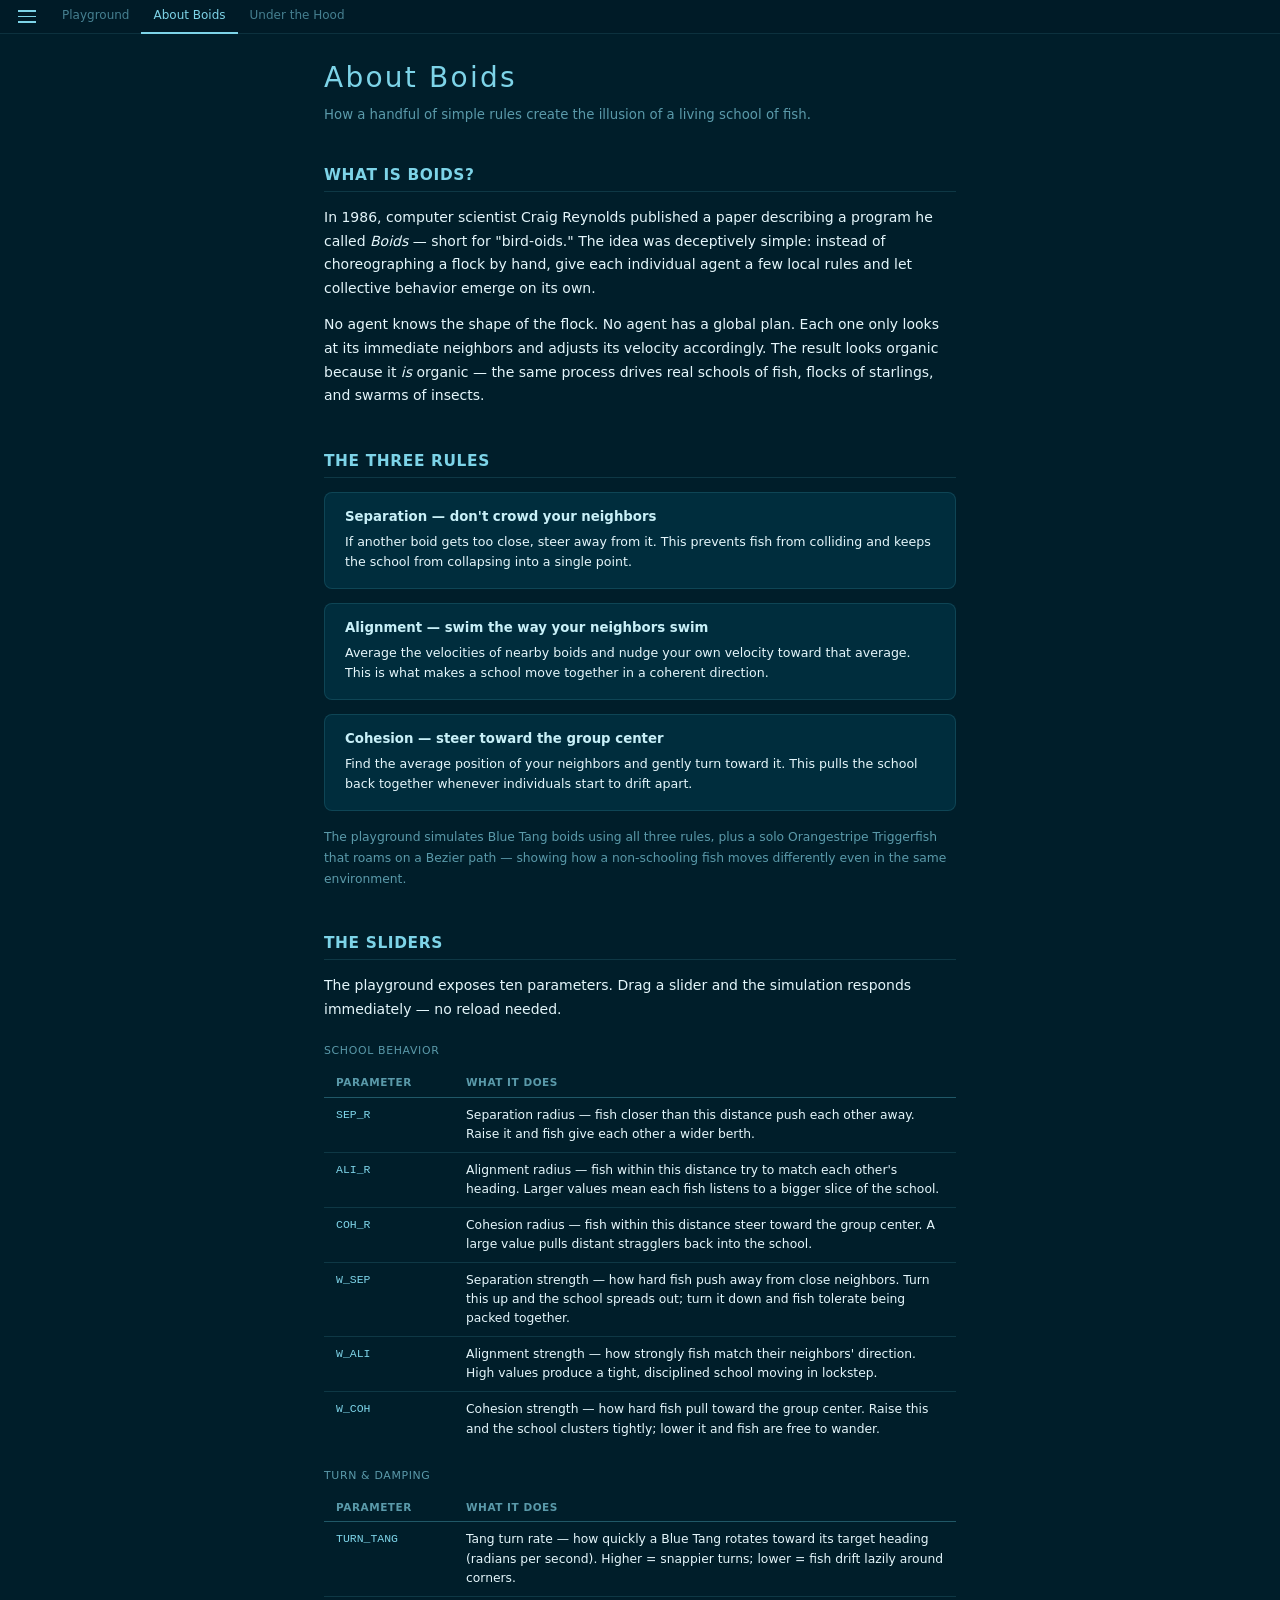
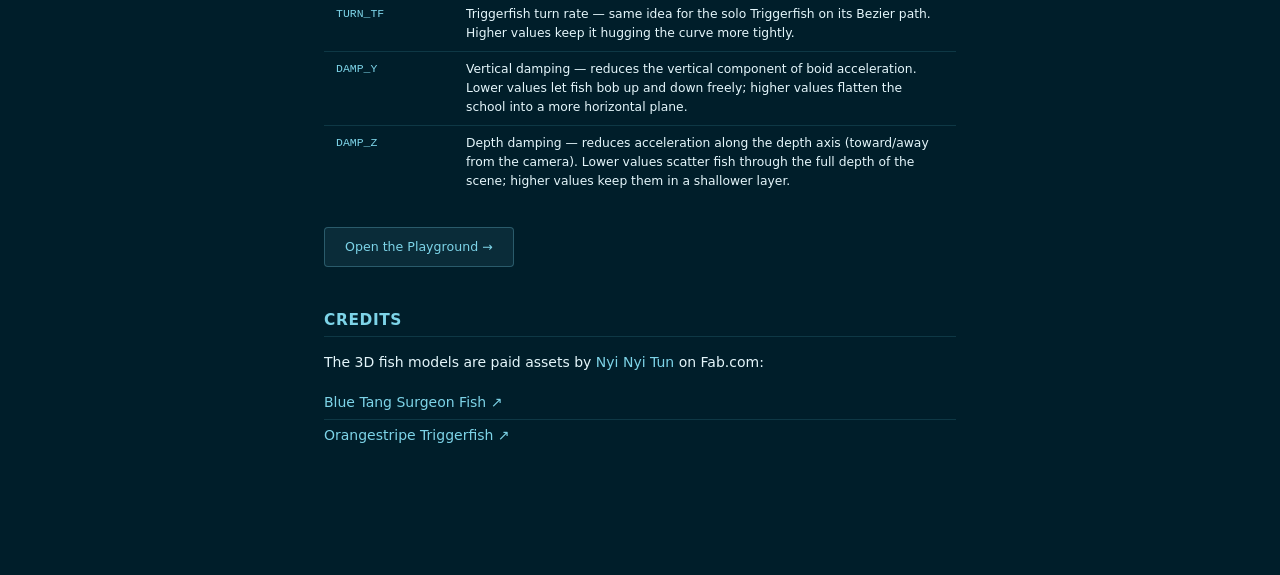
==== boids-about.html @ a7c1e17b "Add boids section pages, fix credits, update README - Add playground.html (replaces index.html as pr" ====
<!DOCTYPE html>
<html lang="en">
<head>
  <meta charset="UTF-8" />
  <meta name="viewport" content="width=device-width, initial-scale=1.0" />
  <title>About Boids — Steve's Site</title>
  <link rel="stylesheet" href="/theme.css" />
  <style>
    html, body { height: auto; overflow: auto; }

    .page-wrap {
      max-width: 680px;
      margin: 0 auto;
      padding: 60px 24px 80px;
    }

    .page-hero {
      margin-bottom: 40px;
    }
    .page-hero h1 {
      font-size: 2rem;
      font-weight: 300;
      letter-spacing: 0.08em;
      color: var(--color-primary);
      margin-bottom: 10px;
    }
    .page-hero p {
      color: var(--color-text-dim);
      font-size: 0.95rem;
      margin-bottom: 0;
    }

    section {
      margin-bottom: 44px;
    }
    section h2 {
      font-size: 1.1rem;
      font-weight: 600;
      color: var(--color-primary);
      letter-spacing: 0.04em;
      text-transform: uppercase;
      margin-bottom: 14px;
      padding-bottom: 6px;
      border-bottom: 1px solid var(--color-border);
    }
    section p {
      color: var(--color-text);
      line-height: 1.7;
      margin-bottom: 12px;
    }
    section p:last-child { margin-bottom: 0; }

    /* Three Rules cards */
    .rules-grid {
      display: grid;
      gap: 14px;
    }
    .rule-card {
      background: var(--color-surface);
      border: 1px solid var(--color-border);
      border-radius: var(--radius-md);
      padding: 16px 20px;
    }
    .rule-card h3 {
      font-size: 0.95rem;
      font-weight: 600;
      color: var(--color-primary-hi);
      margin-bottom: 6px;
    }
    .rule-card p {
      font-size: 0.9rem;
      color: var(--color-text);
      line-height: 1.6;
      margin-bottom: 0;
    }

    /* Slider reference table */
    .slider-group-label {
      font-size: 0.78rem;
      letter-spacing: 0.06em;
      text-transform: uppercase;
      color: var(--color-text-dim);
      margin: 20px 0 8px;
    }
    .slider-group-label:first-of-type { margin-top: 0; }

    .slider-table {
      width: 100%;
      border-collapse: collapse;
    }
    .slider-table th {
      color: var(--color-text-dim);
      font-size: 0.75rem;
      letter-spacing: 0.05em;
      text-transform: uppercase;
      text-align: left;
      padding: 6px 12px;
      border-bottom: 1px solid var(--color-border-hi);
    }
    .slider-table td {
      padding: 8px 12px;
      border-bottom: 1px solid var(--color-border);
      font-size: 0.88rem;
      vertical-align: top;
    }
    .slider-table tr:last-child td { border-bottom: none; }
    .slider-table td:first-child {
      color: var(--color-primary);
      font-family: var(--font-mono);
      font-size: 0.82rem;
      white-space: nowrap;
      width: 130px;
    }
    .slider-table td:last-child {
      color: var(--color-text);
      line-height: 1.55;
    }

    .playground-link {
      display: inline-block;
      margin-top: 28px;
      padding: 9px 20px;
      background: rgba(125, 212, 232, 0.08);
      border: 1px solid rgba(125, 212, 232, 0.28);
      border-radius: var(--radius-sm);
      color: var(--color-primary);
      font-size: 0.9rem;
      transition: background 0.15s, color 0.15s;
    }
    .playground-link:hover {
      background: rgba(125, 212, 232, 0.16);
      color: var(--color-primary-hi);
    }
  </style>
</head>
<body>
<div class="page-wrap">

  <div class="page-hero">
    <h1>About Boids</h1>
    <p>How a handful of simple rules create the illusion of a living school of fish.</p>
  </div>

  <!-- ── What is Boids ─────────────────────────────────────────────────────── -->
  <section>
    <h2>What is Boids?</h2>
    <p>
      In 1986, computer scientist Craig Reynolds published a paper describing a program he called
      <em>Boids</em> — short for "bird-oids." The idea was deceptively simple: instead of
      choreographing a flock by hand, give each individual agent a few local rules and let
      collective behavior emerge on its own.
    </p>
    <p>
      No agent knows the shape of the flock. No agent has a global plan. Each one only looks at
      its immediate neighbors and adjusts its velocity accordingly. The result looks organic
      because it <em>is</em> organic — the same process drives real schools of fish, flocks of
      starlings, and swarms of insects.
    </p>
  </section>

  <!-- ── Three Rules ──────────────────────────────────────────────────────── -->
  <section>
    <h2>The Three Rules</h2>
    <div class="rules-grid">
      <div class="rule-card">
        <h3>Separation — don't crowd your neighbors</h3>
        <p>
          If another boid gets too close, steer away from it. This prevents fish from
          colliding and keeps the school from collapsing into a single point.
        </p>
      </div>
      <div class="rule-card">
        <h3>Alignment — swim the way your neighbors swim</h3>
        <p>
          Average the velocities of nearby boids and nudge your own velocity toward that
          average. This is what makes a school move together in a coherent direction.
        </p>
      </div>
      <div class="rule-card">
        <h3>Cohesion — steer toward the group center</h3>
        <p>
          Find the average position of your neighbors and gently turn toward it. This pulls
          the school back together whenever individuals start to drift apart.
        </p>
      </div>
    </div>
    <p style="margin-top:16px; color: var(--color-text-dim); font-size:0.88rem;">
      The playground simulates Blue Tang boids using all three rules, plus a solo Orangestripe
      Triggerfish that roams on a Bezier path — showing how a non-schooling fish moves
      differently even in the same environment.
    </p>
  </section>

  <!-- ── The Sliders ──────────────────────────────────────────────────────── -->
  <section>
    <h2>The Sliders</h2>
    <p>
      The playground exposes ten parameters. Drag a slider and the simulation responds
      immediately — no reload needed.
    </p>

    <p class="slider-group-label">School Behavior</p>
    <table class="slider-table">
      <thead>
        <tr>
          <th>Parameter</th>
          <th>What it does</th>
        </tr>
      </thead>
      <tbody>
        <tr>
          <td>SEP_R</td>
          <td>Separation radius — fish closer than this distance push each other away. Raise it and fish give each other a wider berth.</td>
        </tr>
        <tr>
          <td>ALI_R</td>
          <td>Alignment radius — fish within this distance try to match each other's heading. Larger values mean each fish listens to a bigger slice of the school.</td>
        </tr>
        <tr>
          <td>COH_R</td>
          <td>Cohesion radius — fish within this distance steer toward the group center. A large value pulls distant stragglers back into the school.</td>
        </tr>
        <tr>
          <td>W_SEP</td>
          <td>Separation strength — how hard fish push away from close neighbors. Turn this up and the school spreads out; turn it down and fish tolerate being packed together.</td>
        </tr>
        <tr>
          <td>W_ALI</td>
          <td>Alignment strength — how strongly fish match their neighbors' direction. High values produce a tight, disciplined school moving in lockstep.</td>
        </tr>
        <tr>
          <td>W_COH</td>
          <td>Cohesion strength — how hard fish pull toward the group center. Raise this and the school clusters tightly; lower it and fish are free to wander.</td>
        </tr>
      </tbody>
    </table>

    <p class="slider-group-label">Turn &amp; Damping</p>
    <table class="slider-table">
      <thead>
        <tr>
          <th>Parameter</th>
          <th>What it does</th>
        </tr>
      </thead>
      <tbody>
        <tr>
          <td>TURN_TANG</td>
          <td>Tang turn rate — how quickly a Blue Tang rotates toward its target heading (radians per second). Higher = snappier turns; lower = fish drift lazily around corners.</td>
        </tr>
        <tr>
          <td>TURN_TF</td>
          <td>Triggerfish turn rate — same idea for the solo Triggerfish on its Bezier path. Higher values keep it hugging the curve more tightly.</td>
        </tr>
        <tr>
          <td>DAMP_Y</td>
          <td>Vertical damping — reduces the vertical component of boid acceleration. Lower values let fish bob up and down freely; higher values flatten the school into a more horizontal plane.</td>
        </tr>
        <tr>
          <td>DAMP_Z</td>
          <td>Depth damping — reduces acceleration along the depth axis (toward/away from the camera). Lower values scatter fish through the full depth of the scene; higher values keep them in a shallower layer.</td>
        </tr>
      </tbody>
    </table>

    <a href="/playground.html" class="playground-link">Open the Playground →</a>
  </section>

  <!-- ── Credits ──────────────────────────────────────────────────────────── -->
  <section>
    <h2>Credits</h2>
    <p>
      The 3D fish models are paid assets by
      <a href="https://www.fab.com/sellers/Nyi%20Nyi%20Tun" target="_blank">Nyi Nyi Tun</a>
      on Fab.com:
    </p>
    <ul style="list-style: none; padding: 0; margin-bottom: 0;">
      <li style="padding: 5px 0; border-bottom: 1px solid var(--color-border);">
        <a href="https://www.fab.com/listings/2203de0a-a1f4-4a7a-8a98-34dc4d68a39e" target="_blank">Blue Tang Surgeon Fish ↗</a>
      </li>
      <li style="padding: 5px 0;">
        <a href="https://www.fab.com/listings/b5bff737-7450-4362-8be9-93079bdf6588" target="_blank">Orangestripe Triggerfish ↗</a>
      </li>
    </ul>
  </section>

</div>
<script src="/boids-nav.js"></script>
</body>
</html>
---- theme.css ----
/* ── SITE-WIDE THEME ─────────────────────────────────────────────────────────
   Include on every page: <link rel="stylesheet" href="/theme.css">
   (Use ../../theme.css from dashboard subdirectories if not on a web server)
──────────────────────────────────────────────────────────────────────────── */

:root {
  /* Backgrounds */
  --color-bg:           #001e2a;   /* deep water — page background */
  --color-surface:      #002d3d;   /* cards, panels, table rows */
  --color-surface-hi:   #003a50;   /* hovered / active surface */

  /* Navigation */
  --color-nav:          rgba(0, 28, 40, 0.82);

  /* Primary — teal blue (from the water / fish) */
  --color-primary:      #7dd4e8;
  --color-primary-hi:   #c8f0f8;

  /* Accent — yellow (from the fish tail) */
  --color-accent:       #e8c020;
  --color-accent-hi:    #f5d84a;

  /* Text */
  --color-text:         #e4f6fb;   /* main body text */
  --color-text-dim:     #5a9aaa;   /* secondary / muted labels */
  --color-text-inv:     #001e2a;   /* text on light/accent backgrounds */

  /* Borders & dividers */
  --color-border:       rgba(100, 210, 230, 0.14);
  --color-border-hi:    rgba(100, 210, 230, 0.32);

  /* Chart / data colors — distinct but harmonious with the palette */
  --color-data-1:       #7dd4e8;   /* teal */
  --color-data-2:       #e8c020;   /* yellow */
  --color-data-3:       #4db8a0;   /* seafoam green */
  --color-data-4:       #e07040;   /* warm coral */
  --color-data-5:       #a080d0;   /* soft purple */
  --color-data-6:       #60b8d0;   /* sky blue */

  /* Positive / negative (for financial data) */
  --color-positive:     #4db8a0;
  --color-negative:     #e07040;

  /* Typography */
  --font-sans:          system-ui, -apple-system, sans-serif;
  --font-mono:          ui-monospace, 'Cascadia Code', 'Fira Code', monospace;

  /* Spacing scale */
  --space-xs:  4px;
  --space-sm:  8px;
  --space-md:  16px;
  --space-lg:  28px;
  --space-xl:  48px;

  /* Radii */
  --radius-sm: 4px;
  --radius-md: 8px;
}

/* ── BASE RESET ───────────────────────────────────────────────────────────── */
*, *::before, *::after { box-sizing: border-box; margin: 0; padding: 0; }

html, body {
  width: 100%; height: 100%;
  background: var(--color-bg);
  color: var(--color-text);
  font-family: var(--font-sans);
  font-size: 14px;
  line-height: 1.55;
}

/* ── TYPOGRAPHY ───────────────────────────────────────────────────────────── */
h1, h2, h3, h4 {
  color: var(--color-primary-hi);
  font-weight: 600;
  line-height: 1.25;
}
h1 { font-size: 1.9rem; }
h2 { font-size: 1.4rem; }
h3 { font-size: 1.1rem; }
h4 { font-size: 0.95rem; color: var(--color-primary); }

p { margin-bottom: var(--space-md); }

a { color: var(--color-primary); text-decoration: none; }
a:hover { color: var(--color-primary-hi); }

code, pre {
  font-family: var(--font-mono);
  font-size: 0.88em;
  background: var(--color-surface);
  border-radius: var(--radius-sm);
}
code { padding: 1px 5px; }
pre  { padding: var(--space-md); overflow-x: auto; }

/* ── SURFACES ─────────────────────────────────────────────────────────────── */
.card {
  background: var(--color-surface);
  border: 1px solid var(--color-border);
  border-radius: var(--radius-md);
  padding: var(--space-md);
}

/* ── TABLES ───────────────────────────────────────────────────────────────── */
table { width: 100%; border-collapse: collapse; }
th {
  color: var(--color-text-dim);
  font-size: 0.78rem;
  letter-spacing: 0.05em;
  text-transform: uppercase;
  text-align: left;
  padding: var(--space-sm) var(--space-md);
  border-bottom: 1px solid var(--color-border-hi);
}
td {
  padding: var(--space-sm) var(--space-md);
  border-bottom: 1px solid var(--color-border);
  color: var(--color-text);
}
tr:hover td { background: var(--color-surface-hi); }

/* ── FORMS ────────────────────────────────────────────────────────────────── */
input, select, textarea {
  background: var(--color-surface);
  border: 1px solid var(--color-border-hi);
  border-radius: var(--radius-sm);
  color: var(--color-text);
  font-family: var(--font-sans);
  font-size: 0.9rem;
  padding: var(--space-sm) var(--space-md);
  outline: none;
}
input:focus, select:focus, textarea:focus {
  border-color: var(--color-primary);
}

/* ── BUTTONS ──────────────────────────────────────────────────────────────── */
button, .btn {
  background: var(--color-surface-hi);
  border: 1px solid var(--color-border-hi);
  border-radius: var(--radius-sm);
  color: var(--color-primary);
  font-family: var(--font-sans);
  font-size: 0.9rem;
  padding: var(--space-sm) var(--space-md);
  cursor: pointer;
  transition: background 0.15s, color 0.15s;
}
button:hover, .btn:hover {
  background: var(--color-primary);
  color: var(--color-text-inv);
}
.btn-accent {
  background: var(--color-accent);
  border-color: var(--color-accent);
  color: var(--color-text-inv);
}
.btn-accent:hover {
  background: var(--color-accent-hi);
  border-color: var(--color-accent-hi);
}

/* ── SCROLLBAR (Webkit) ───────────────────────────────────────────────────── */
::-webkit-scrollbar       { width: 7px; height: 7px; }
::-webkit-scrollbar-track { background: var(--color-bg); }
::-webkit-scrollbar-thumb { background: var(--color-border-hi); border-radius: 99px; }
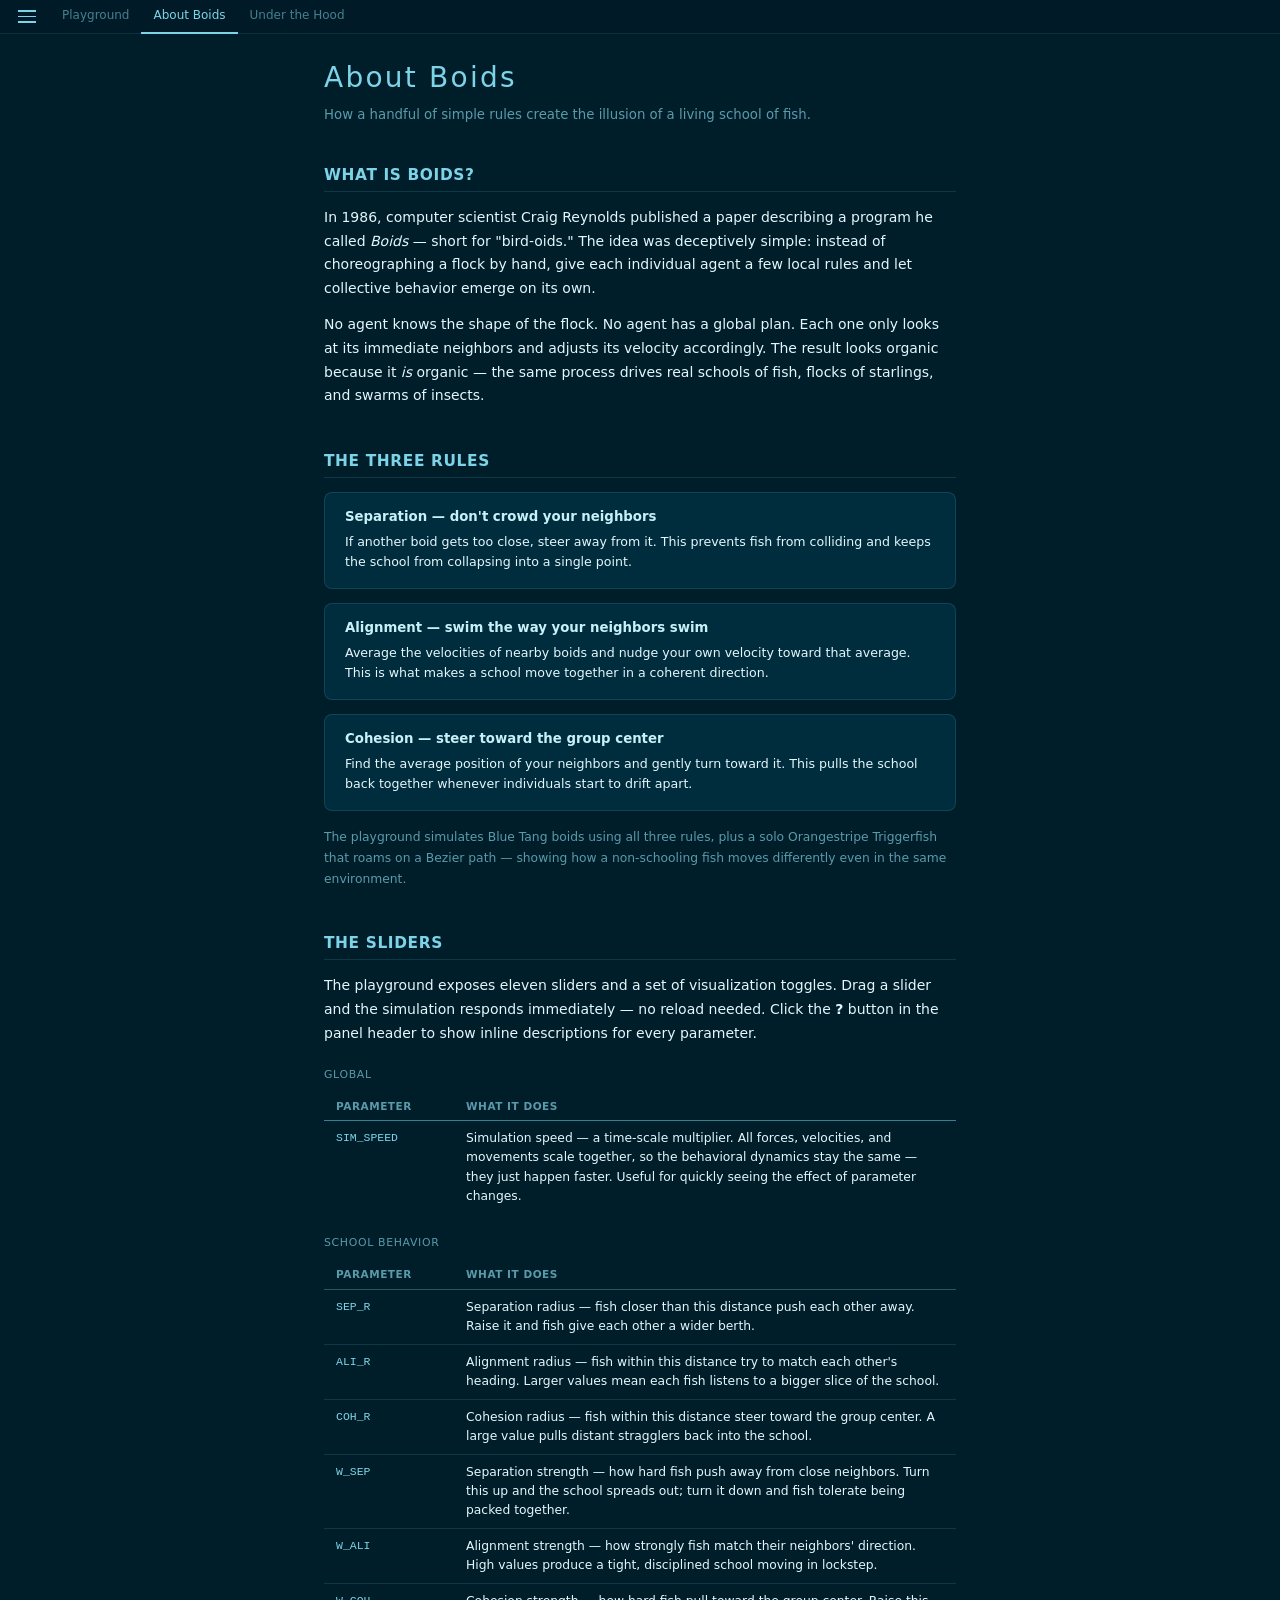
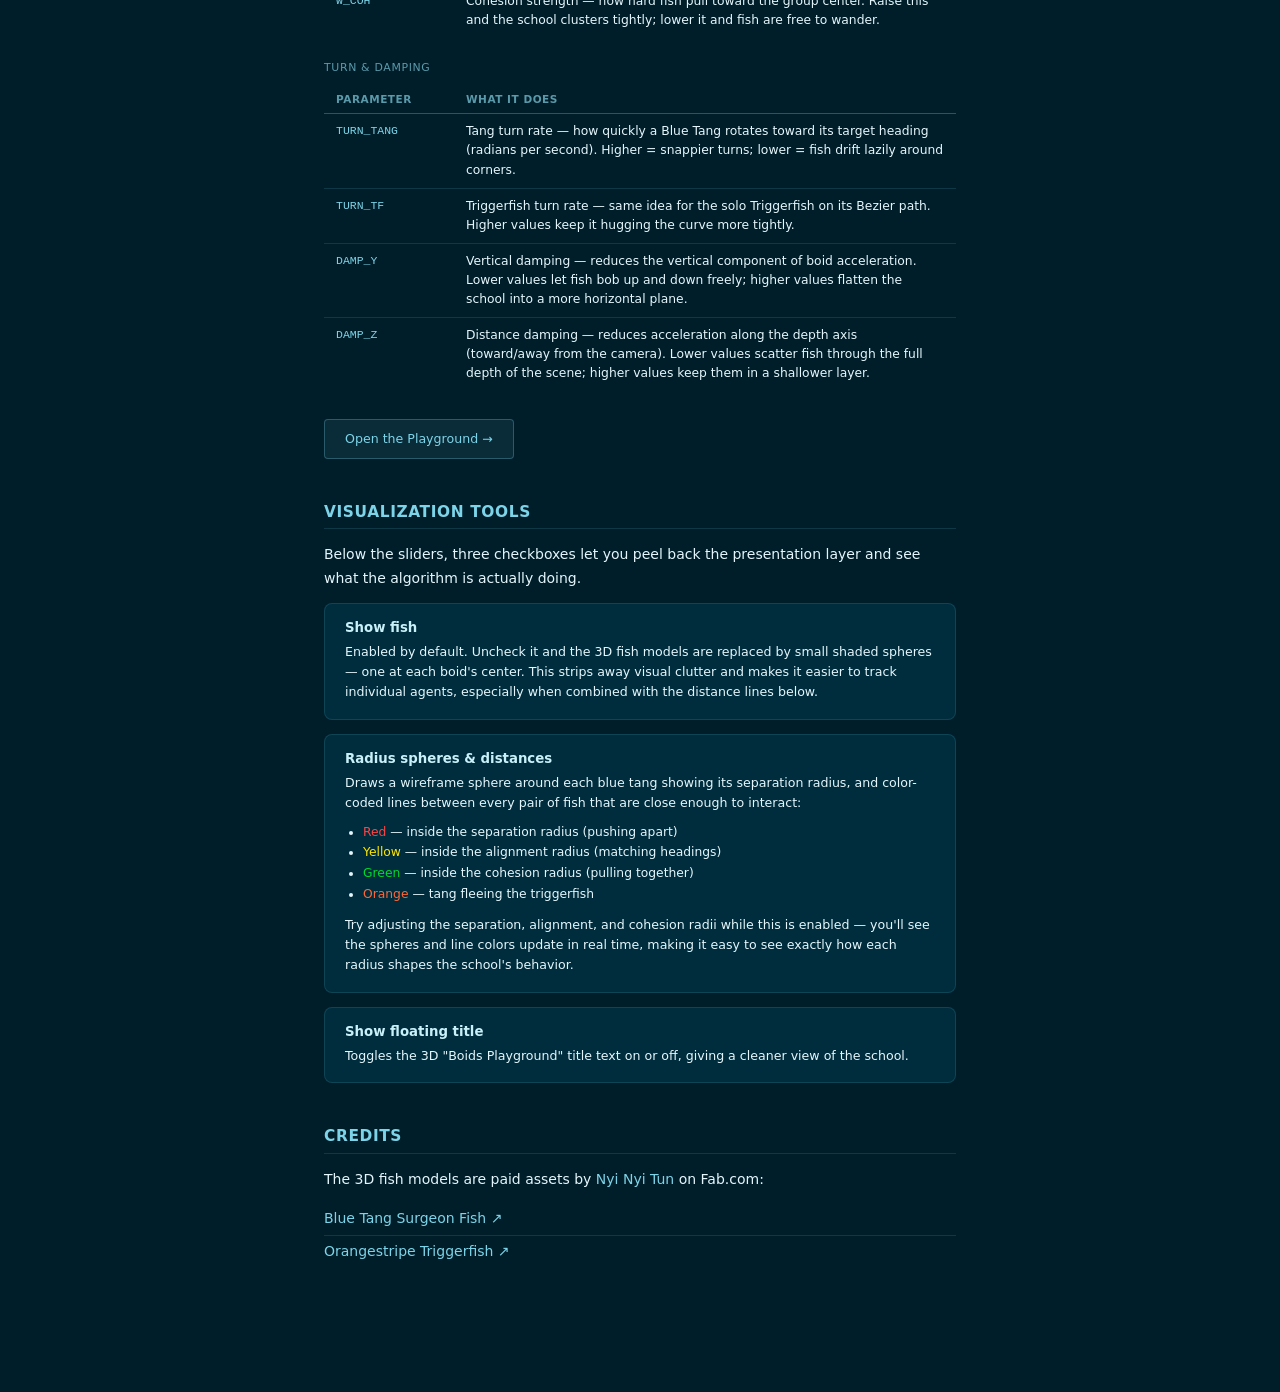
==== commit a1c46a2b: "Add visualization tools, sim speed, and center-point markers - Sim speed slider for uniform time-sca" ====
--- a/boids-about.html
+++ b/boids-about.html
@@ -195,9 +195,24 @@
   <section>
     <h2>The Sliders</h2>
     <p>
-      The playground exposes ten parameters. Drag a slider and the simulation responds
-      immediately — no reload needed.
-    </p>
+      The playground exposes eleven sliders and a set of visualization toggles. Drag a
+      slider and the simulation responds immediately — no reload needed. Click the
+      <strong>?</strong> button in the panel header to show inline descriptions for every
+      parameter.
+    </p>
+
+    <p class="slider-group-label">Global</p>
+    <table class="slider-table">
+      <thead>
+        <tr><th>Parameter</th><th>What it does</th></tr>
+      </thead>
+      <tbody>
+        <tr>
+          <td>SIM_SPEED</td>
+          <td>Simulation speed — a time-scale multiplier. All forces, velocities, and movements scale together, so the behavioral dynamics stay the same — they just happen faster. Useful for quickly seeing the effect of parameter changes.</td>
+        </tr>
+      </tbody>
+    </table>
 
     <p class="slider-group-label">School Behavior</p>
     <table class="slider-table">
@@ -258,12 +273,58 @@
         </tr>
         <tr>
           <td>DAMP_Z</td>
-          <td>Depth damping — reduces acceleration along the depth axis (toward/away from the camera). Lower values scatter fish through the full depth of the scene; higher values keep them in a shallower layer.</td>
+          <td>Distance damping — reduces acceleration along the depth axis (toward/away from the camera). Lower values scatter fish through the full depth of the scene; higher values keep them in a shallower layer.</td>
         </tr>
       </tbody>
     </table>
 
     <a href="/playground.html" class="playground-link">Open the Playground →</a>
+  </section>
+
+  <!-- ── Visualization Tools ──────────────────────────────────────────────── -->
+  <section>
+    <h2>Visualization Tools</h2>
+    <p>
+      Below the sliders, three checkboxes let you peel back the presentation layer and
+      see what the algorithm is actually doing.
+    </p>
+
+    <div class="rules-grid">
+      <div class="rule-card">
+        <h3>Show fish</h3>
+        <p>
+          Enabled by default. Uncheck it and the 3D fish models are replaced by small
+          shaded spheres — one at each boid's center. This strips away visual clutter and
+          makes it easier to track individual agents, especially when combined with the
+          distance lines below.
+        </p>
+      </div>
+      <div class="rule-card">
+        <h3>Radius spheres &amp; distances</h3>
+        <p>
+          Draws a wireframe sphere around each blue tang showing its separation radius, and
+          color-coded lines between every pair of fish that are close enough to interact:
+        </p>
+        <ul style="margin: 8px 0 0 18px; font-size: 0.88rem; line-height: 1.7; color: var(--color-text);">
+          <li><span style="color:#ff4444">Red</span> — inside the separation radius (pushing apart)</li>
+          <li><span style="color:#ffe600">Yellow</span> — inside the alignment radius (matching headings)</li>
+          <li><span style="color:#00d930">Green</span> — inside the cohesion radius (pulling together)</li>
+          <li><span style="color:#ff6633">Orange</span> — tang fleeing the triggerfish</li>
+        </ul>
+        <p style="margin-top: 10px;">
+          Try adjusting the separation, alignment, and cohesion radii while this is
+          enabled — you'll see the spheres and line colors update in real time, making it
+          easy to see exactly how each radius shapes the school's behavior.
+        </p>
+      </div>
+      <div class="rule-card">
+        <h3>Show floating title</h3>
+        <p>
+          Toggles the 3D "Boids Playground" title text on or off, giving a cleaner view of
+          the school.
+        </p>
+      </div>
+    </div>
   </section>
 
   <!-- ── Credits ──────────────────────────────────────────────────────────── -->
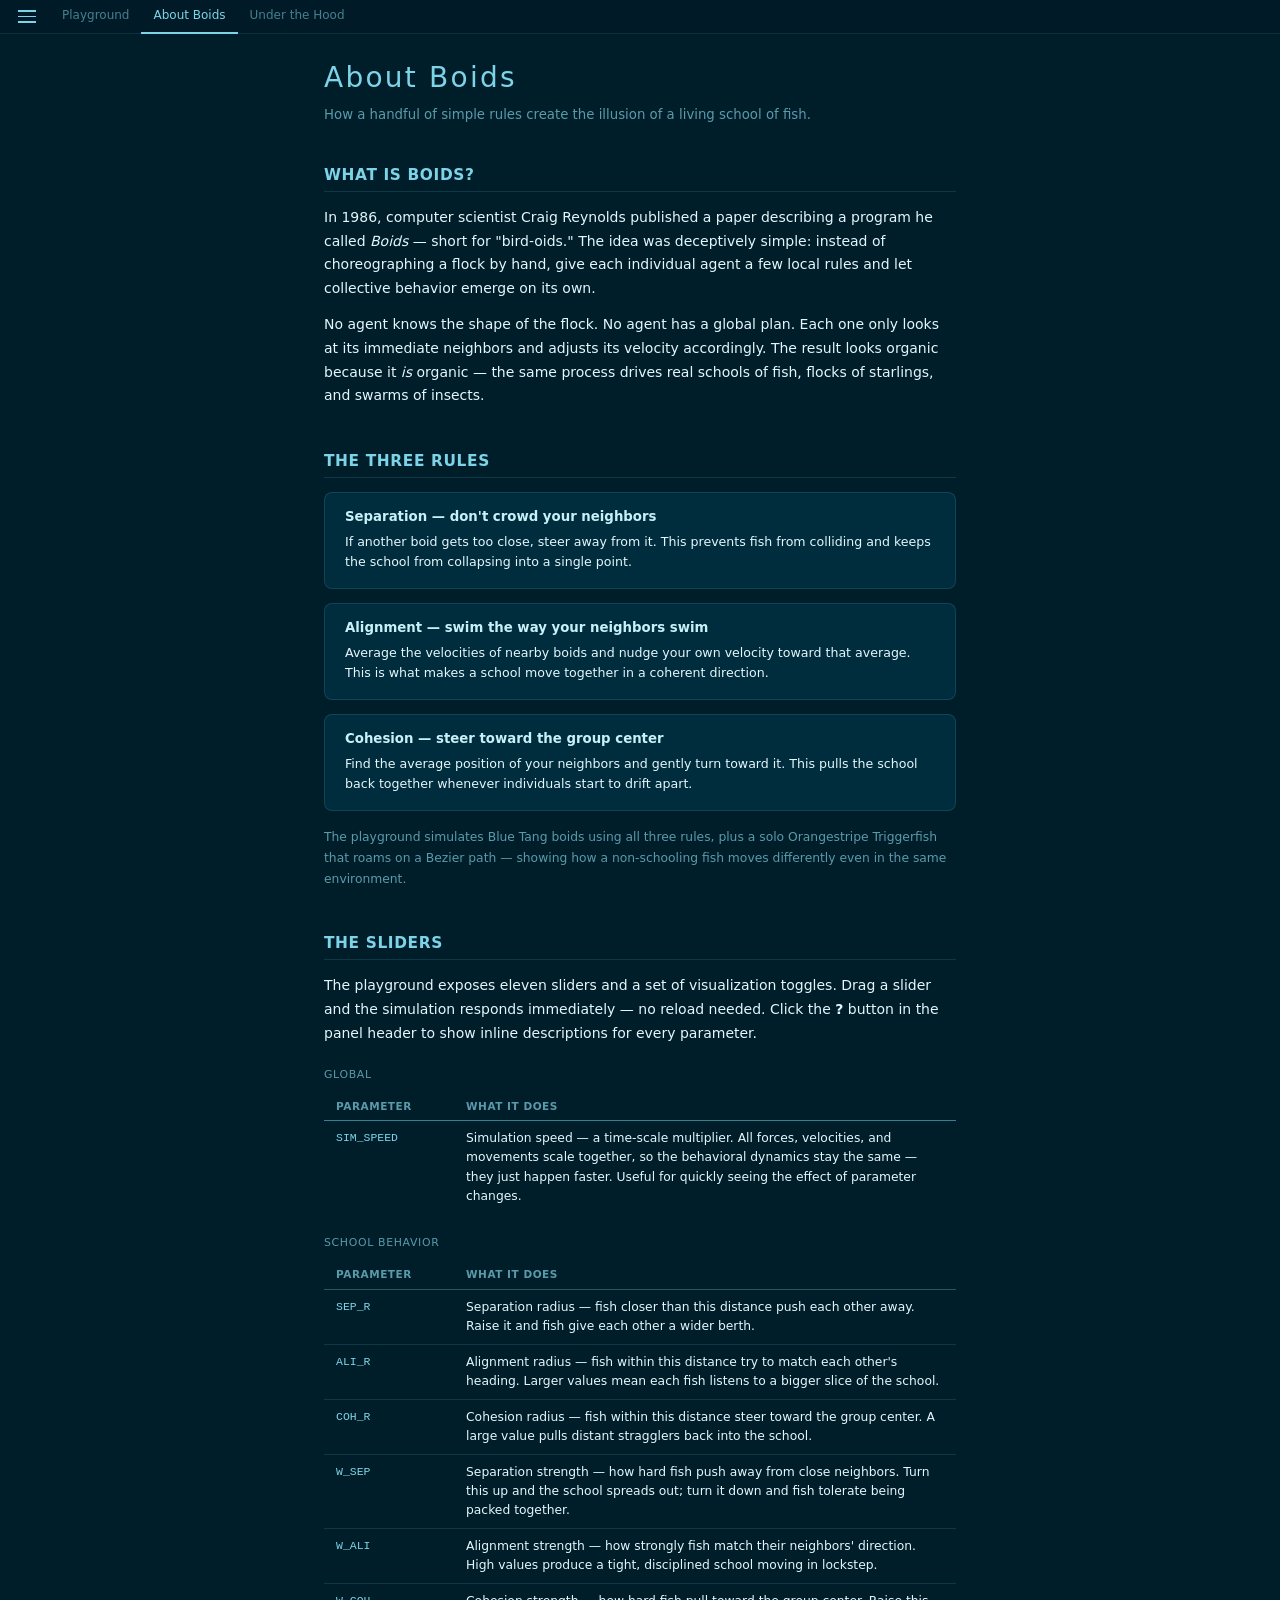
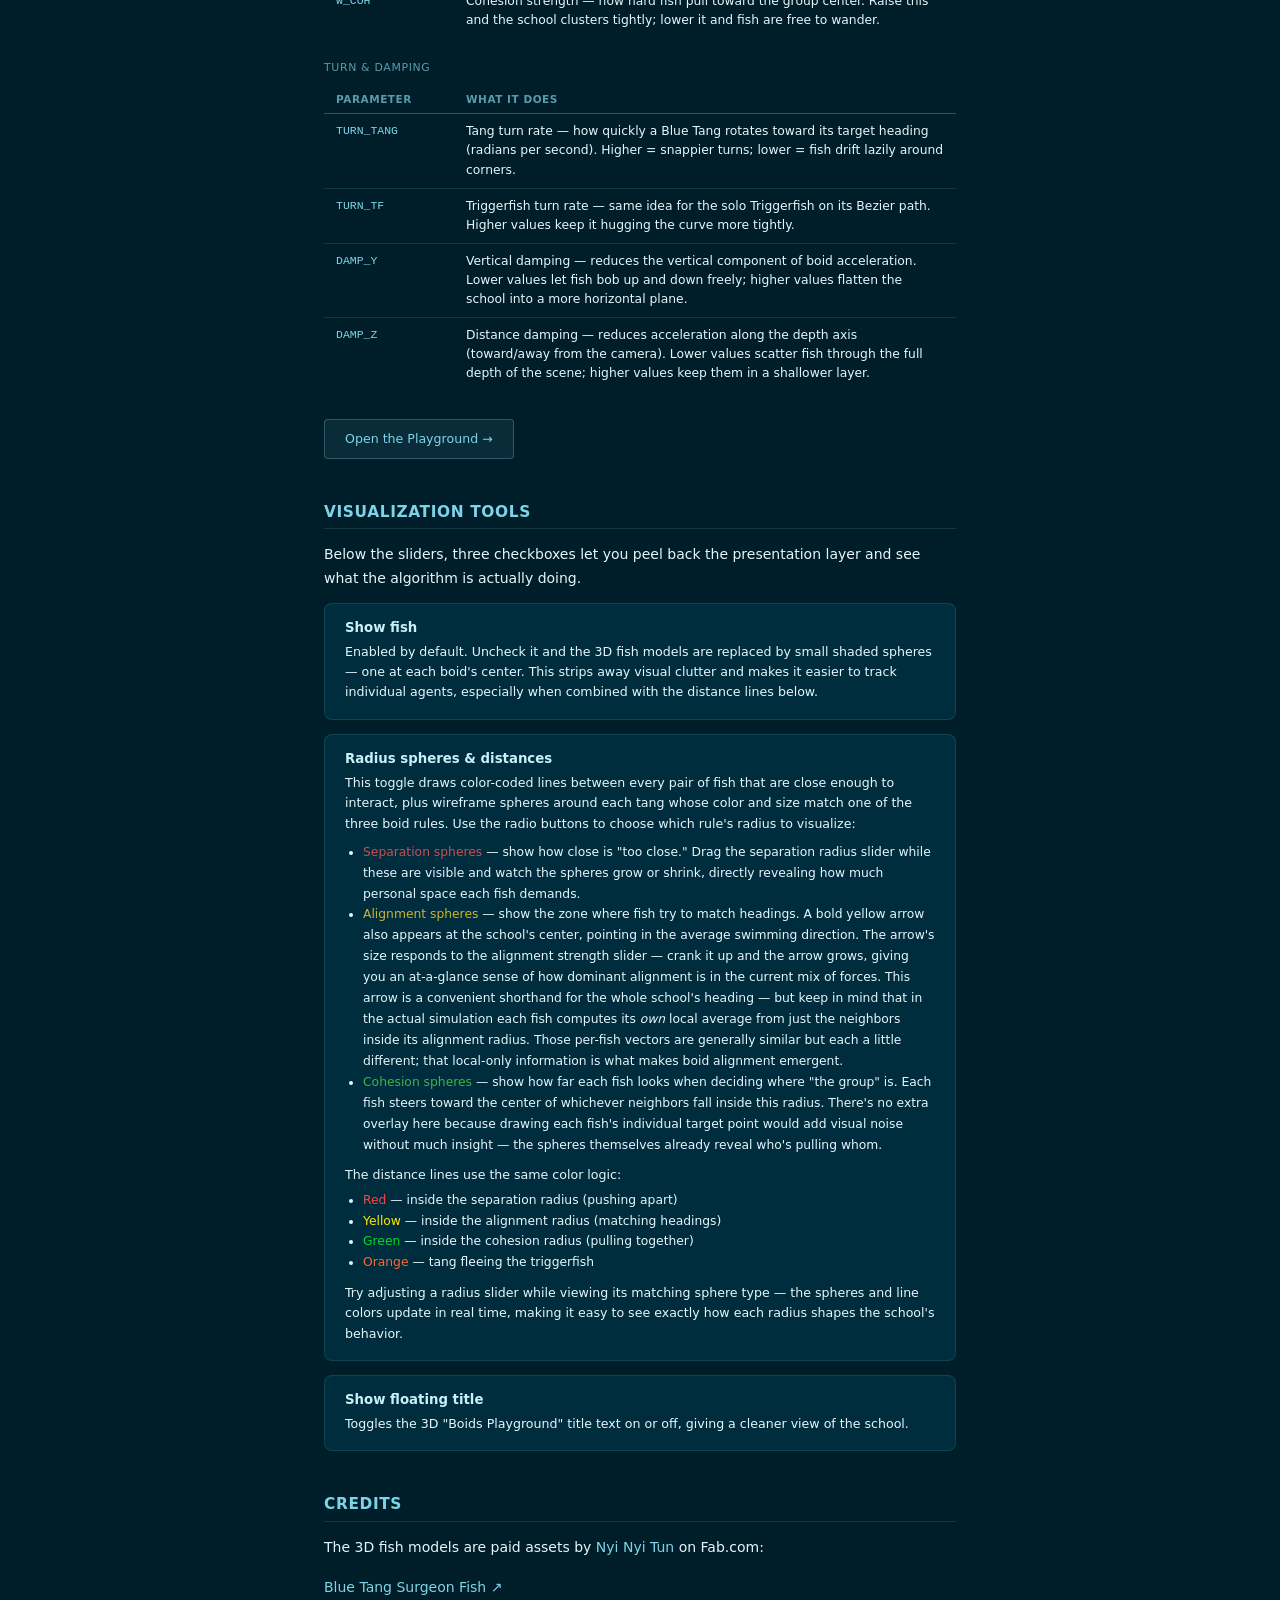
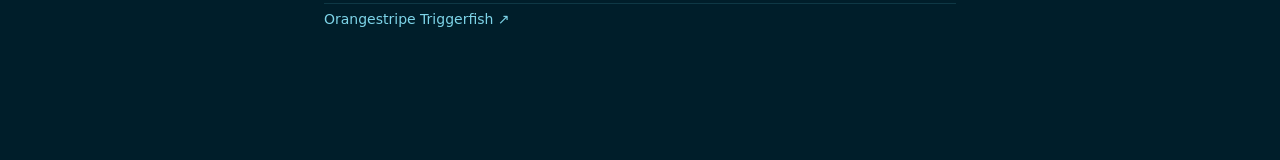
==== commit ba2e4f50: "Add sphere mode selector, alignment arrow, and tighten boundaries Three color-coded sphere types (se" ====
--- a/boids-about.html
+++ b/boids-about.html
@@ -302,19 +302,46 @@
       <div class="rule-card">
         <h3>Radius spheres &amp; distances</h3>
         <p>
-          Draws a wireframe sphere around each blue tang showing its separation radius, and
-          color-coded lines between every pair of fish that are close enough to interact:
+          This toggle draws color-coded lines between every pair of fish that are close
+          enough to interact, plus wireframe spheres around each tang whose color and
+          size match one of the three boid rules. Use the radio buttons to choose which
+          rule's radius to visualize:
         </p>
         <ul style="margin: 8px 0 0 18px; font-size: 0.88rem; line-height: 1.7; color: var(--color-text);">
+          <li><span style="color:#c85050">Separation spheres</span> — show how close is
+            "too close." Drag the separation radius slider while these are visible and
+            watch the spheres grow or shrink, directly revealing how much personal space
+            each fish demands.</li>
+          <li><span style="color:#c8b432">Alignment spheres</span> — show the zone where
+            fish try to match headings. A bold yellow arrow also appears at the school's
+            center, pointing in the average swimming direction. The arrow's size responds
+            to the alignment strength slider — crank it up and the arrow grows, giving you
+            an at-a-glance sense of how dominant alignment is in the current mix of forces.
+            This arrow is a convenient shorthand for the whole school's heading — but keep
+            in mind that in the actual simulation each fish computes its <em>own</em> local
+            average from just the neighbors inside its alignment radius. Those per-fish
+            vectors are generally similar but each a little different; that local-only
+            information is what makes boid alignment emergent.</li>
+          <li><span style="color:#3cb446">Cohesion spheres</span> — show how far each fish
+            looks when deciding where "the group" is. Each fish steers toward the center
+            of whichever neighbors fall inside this radius. There's no extra overlay here
+            because drawing each fish's individual target point would add visual noise
+            without much insight — the spheres themselves already reveal who's pulling
+            whom.</li>
+        </ul>
+        <p style="margin-top: 10px;">
+          The distance lines use the same color logic:
+        </p>
+        <ul style="margin: 4px 0 0 18px; font-size: 0.88rem; line-height: 1.7; color: var(--color-text);">
           <li><span style="color:#ff4444">Red</span> — inside the separation radius (pushing apart)</li>
           <li><span style="color:#ffe600">Yellow</span> — inside the alignment radius (matching headings)</li>
           <li><span style="color:#00d930">Green</span> — inside the cohesion radius (pulling together)</li>
           <li><span style="color:#ff6633">Orange</span> — tang fleeing the triggerfish</li>
         </ul>
         <p style="margin-top: 10px;">
-          Try adjusting the separation, alignment, and cohesion radii while this is
-          enabled — you'll see the spheres and line colors update in real time, making it
-          easy to see exactly how each radius shapes the school's behavior.
+          Try adjusting a radius slider while viewing its matching sphere type — the
+          spheres and line colors update in real time, making it easy to see exactly how
+          each radius shapes the school's behavior.
         </p>
       </div>
       <div class="rule-card">
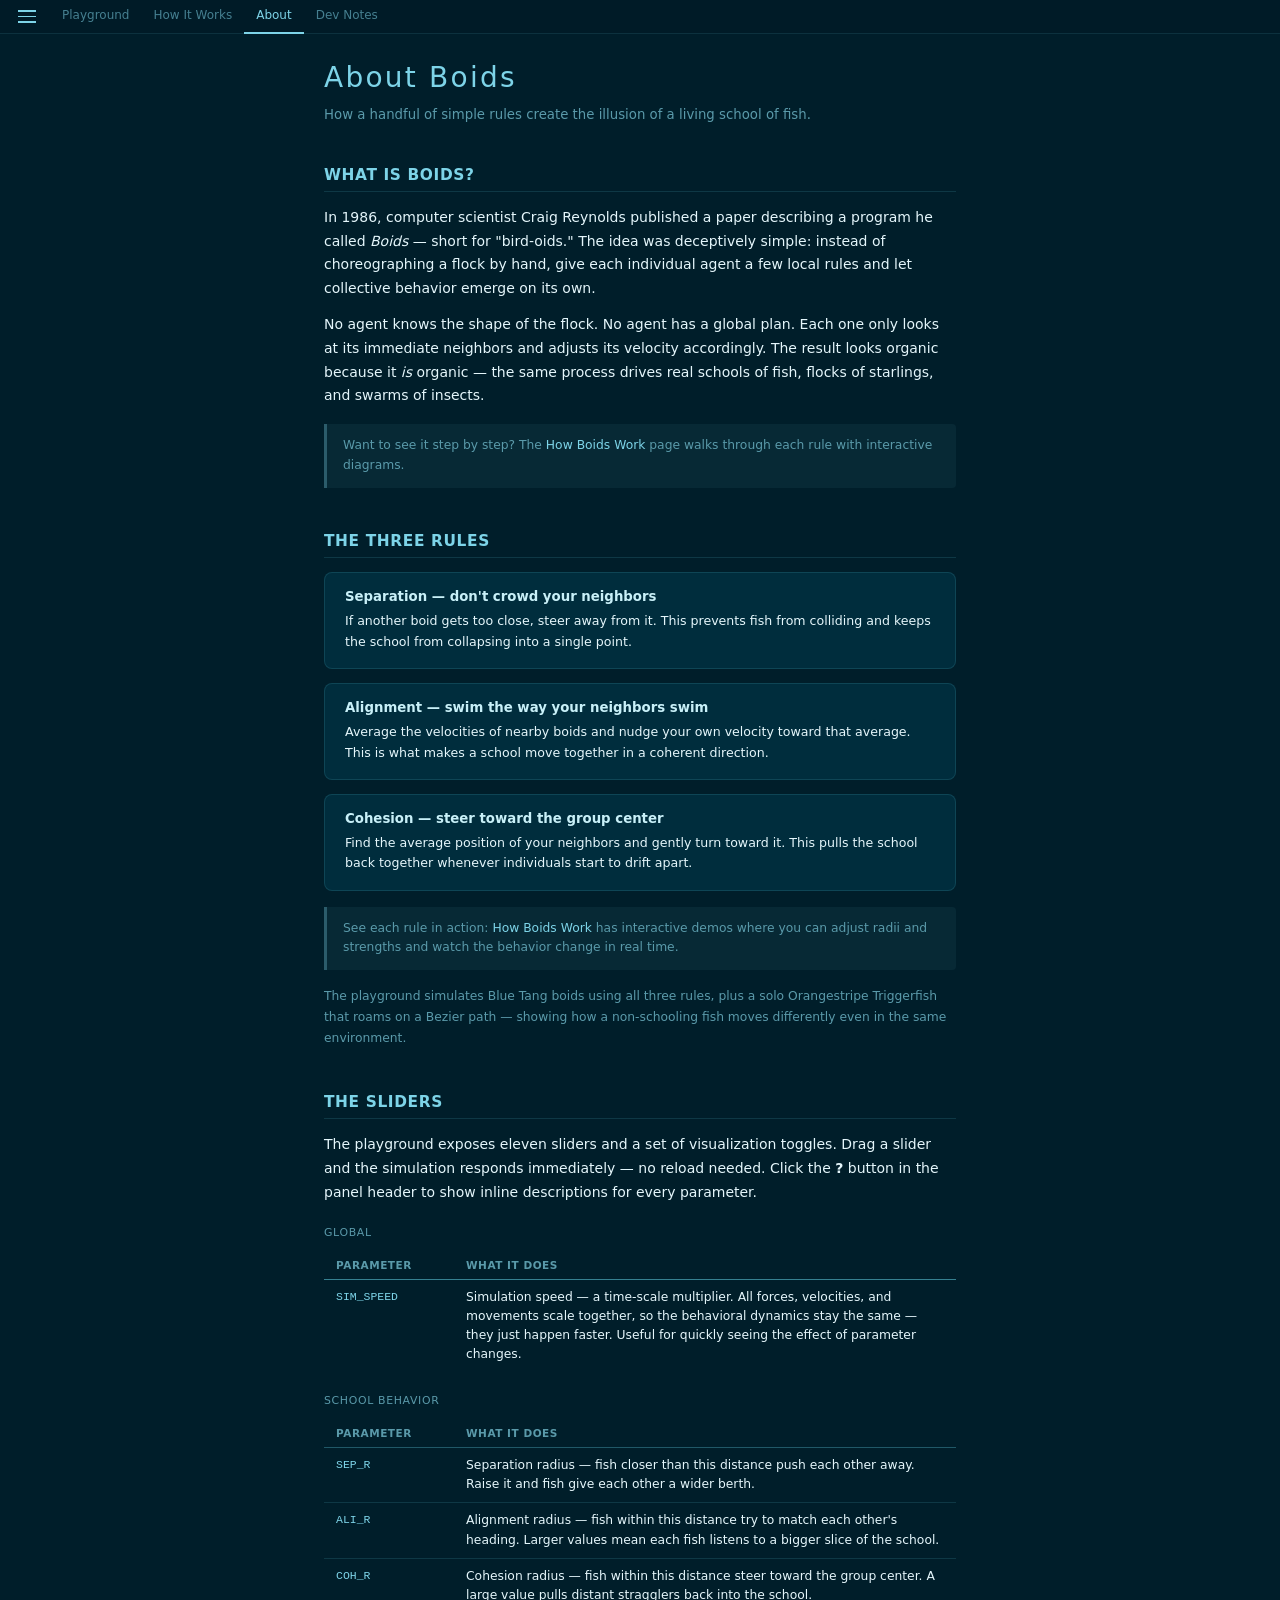
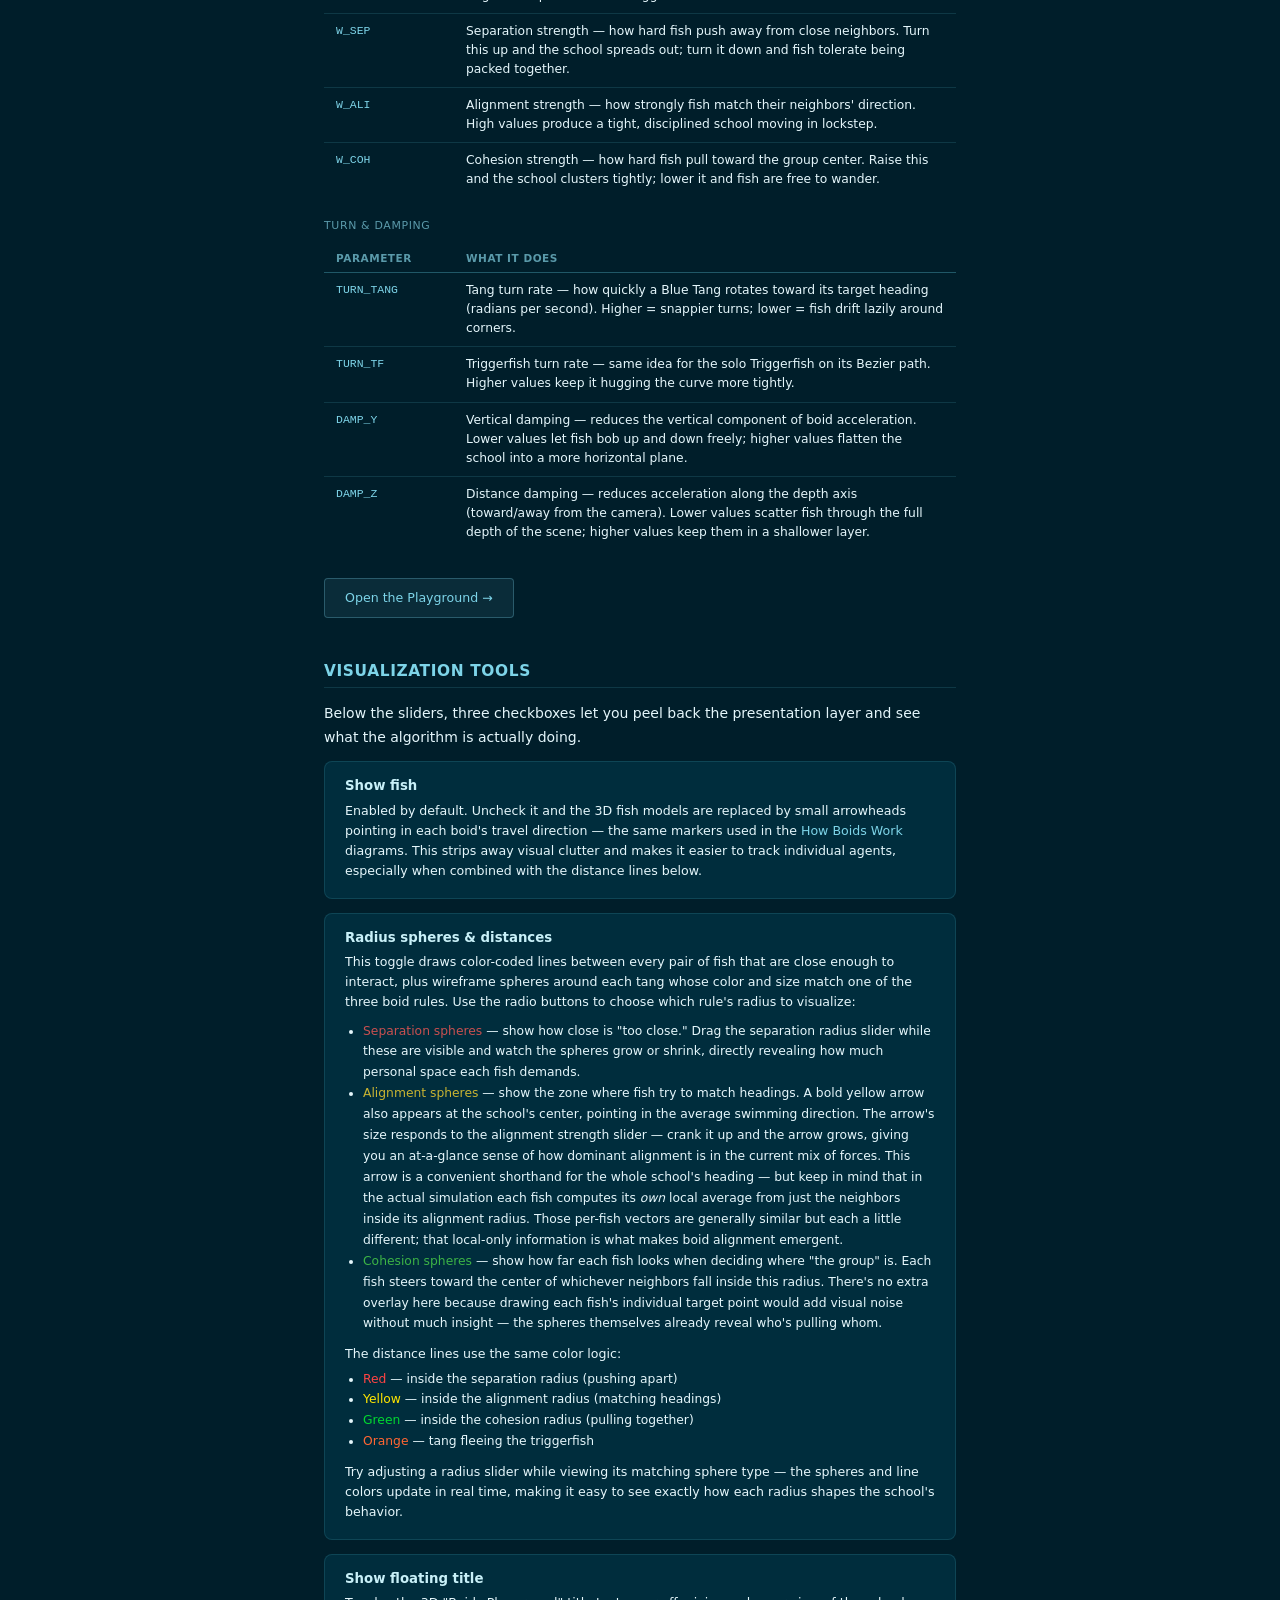
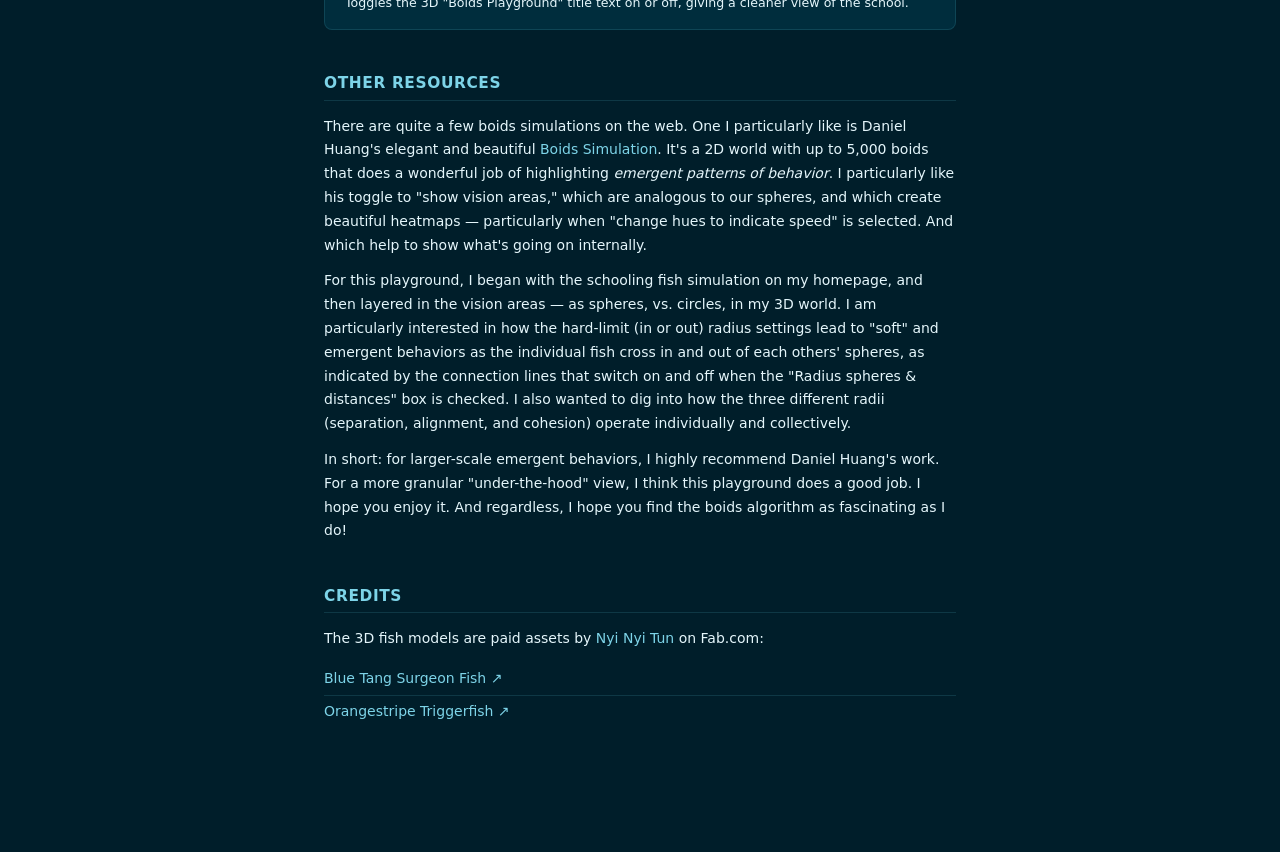
==== commit d6f748bb: "Add arrowhead markers, ?view=arrows deep link, nav rename, and cross-links - Replace sphere markers " ====
--- a/boids-about.html
+++ b/boids-about.html
@@ -131,6 +131,22 @@
       background: rgba(125, 212, 232, 0.16);
       color: var(--color-primary-hi);
     }
+    .see-also {
+      margin-top: 16px;
+      padding: 12px 16px;
+      background: rgba(125, 212, 232, 0.06);
+      border-left: 3px solid rgba(125, 212, 232, 0.3);
+      border-radius: 0 var(--radius-sm) var(--radius-sm) 0;
+      font-size: 0.88rem;
+      color: var(--color-text-dim);
+      line-height: 1.6;
+    }
+    .see-also a {
+      color: var(--color-primary);
+    }
+    .see-also a:hover {
+      color: var(--color-primary-hi);
+    }
   </style>
 </head>
 <body>
@@ -156,6 +172,10 @@
       because it <em>is</em> organic — the same process drives real schools of fish, flocks of
       starlings, and swarms of insects.
     </p>
+    <div class="see-also">
+      Want to see it step by step? The <a href="/boids-explain.html">How Boids Work</a> page
+      walks through each rule with interactive diagrams.
+    </div>
   </section>
 
   <!-- ── Three Rules ──────────────────────────────────────────────────────── -->
@@ -183,6 +203,11 @@
           the school back together whenever individuals start to drift apart.
         </p>
       </div>
+    </div>
+    <div class="see-also" style="margin-top:16px;">
+      See each rule in action: <a href="/boids-explain.html">How Boids Work</a> has
+      interactive demos where you can adjust radii and strengths and watch the
+      behavior change in real time.
     </div>
     <p style="margin-top:16px; color: var(--color-text-dim); font-size:0.88rem;">
       The playground simulates Blue Tang boids using all three rules, plus a solo Orangestripe
@@ -294,9 +319,10 @@
         <h3>Show fish</h3>
         <p>
           Enabled by default. Uncheck it and the 3D fish models are replaced by small
-          shaded spheres — one at each boid's center. This strips away visual clutter and
-          makes it easier to track individual agents, especially when combined with the
-          distance lines below.
+          arrowheads pointing in each boid's travel direction — the same markers used in
+          the <a href="/boids-explain.html" style="color: var(--color-primary)">How Boids Work</a>
+          diagrams. This strips away visual clutter and makes it easier to track individual
+          agents, especially when combined with the distance lines below.
         </p>
       </div>
       <div class="rule-card">
@@ -354,6 +380,35 @@
     </div>
   </section>
 
+  <!-- ── Other Resources ─────────────────────────────────────────────────── -->
+  <section>
+    <h2>Other Resources</h2>
+    <p>
+      There are quite a few boids simulations on the web. One I particularly like is
+      Daniel Huang's elegant and beautiful
+      <a href="https://boids.dan.onl/" target="_blank" rel="noopener">Boids Simulation</a>.
+      It's a 2D world with up to 5,000 boids that does a wonderful job of highlighting
+      <em>emergent patterns of behavior</em>. I particularly like his toggle to
+      "show vision areas," which are analogous to our spheres, and which create beautiful
+      heatmaps — particularly when "change hues to indicate speed" is selected. And which
+      help to show what's going on internally.
+    </p>
+    <p>
+      For this playground, I began with the schooling fish simulation on my homepage, and then
+      layered in the vision areas — as spheres, vs. circles, in my 3D world. I am particularly
+      interested in how the hard-limit (in or out) radius settings lead to "soft" and emergent
+      behaviors as the individual fish cross in and out of each others' spheres, as indicated by
+      the connection lines that switch on and off when the "Radius spheres &amp; distances" box
+      is checked. I also wanted to dig into how the three different radii (separation, alignment,
+      and cohesion) operate individually and collectively.
+    </p>
+    <p>
+      In short: for larger-scale emergent behaviors, I highly recommend Daniel Huang's work.
+      For a more granular "under-the-hood" view, I think this playground does a good job. I hope
+      you enjoy it. And regardless, I hope you find the boids algorithm as fascinating as I do!
+    </p>
+  </section>
+
   <!-- ── Credits ──────────────────────────────────────────────────────────── -->
   <section>
     <h2>Credits</h2>
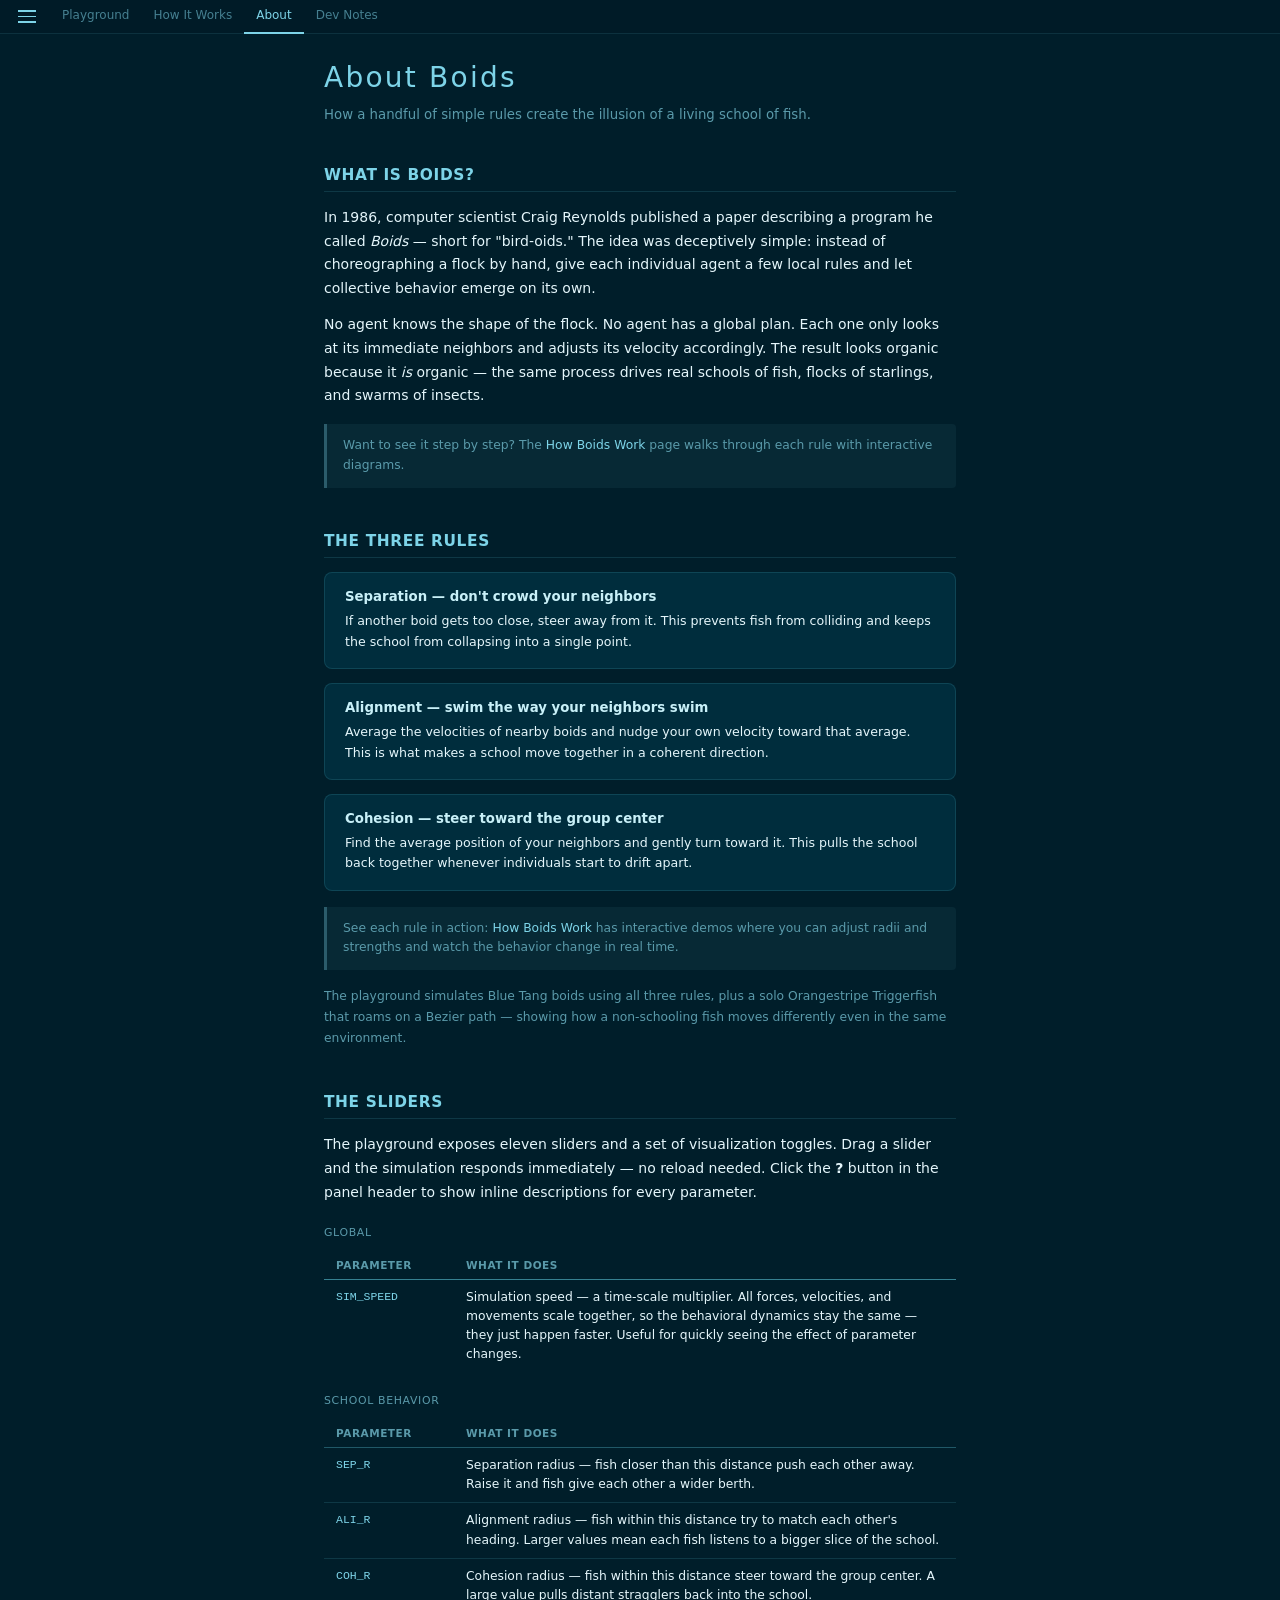
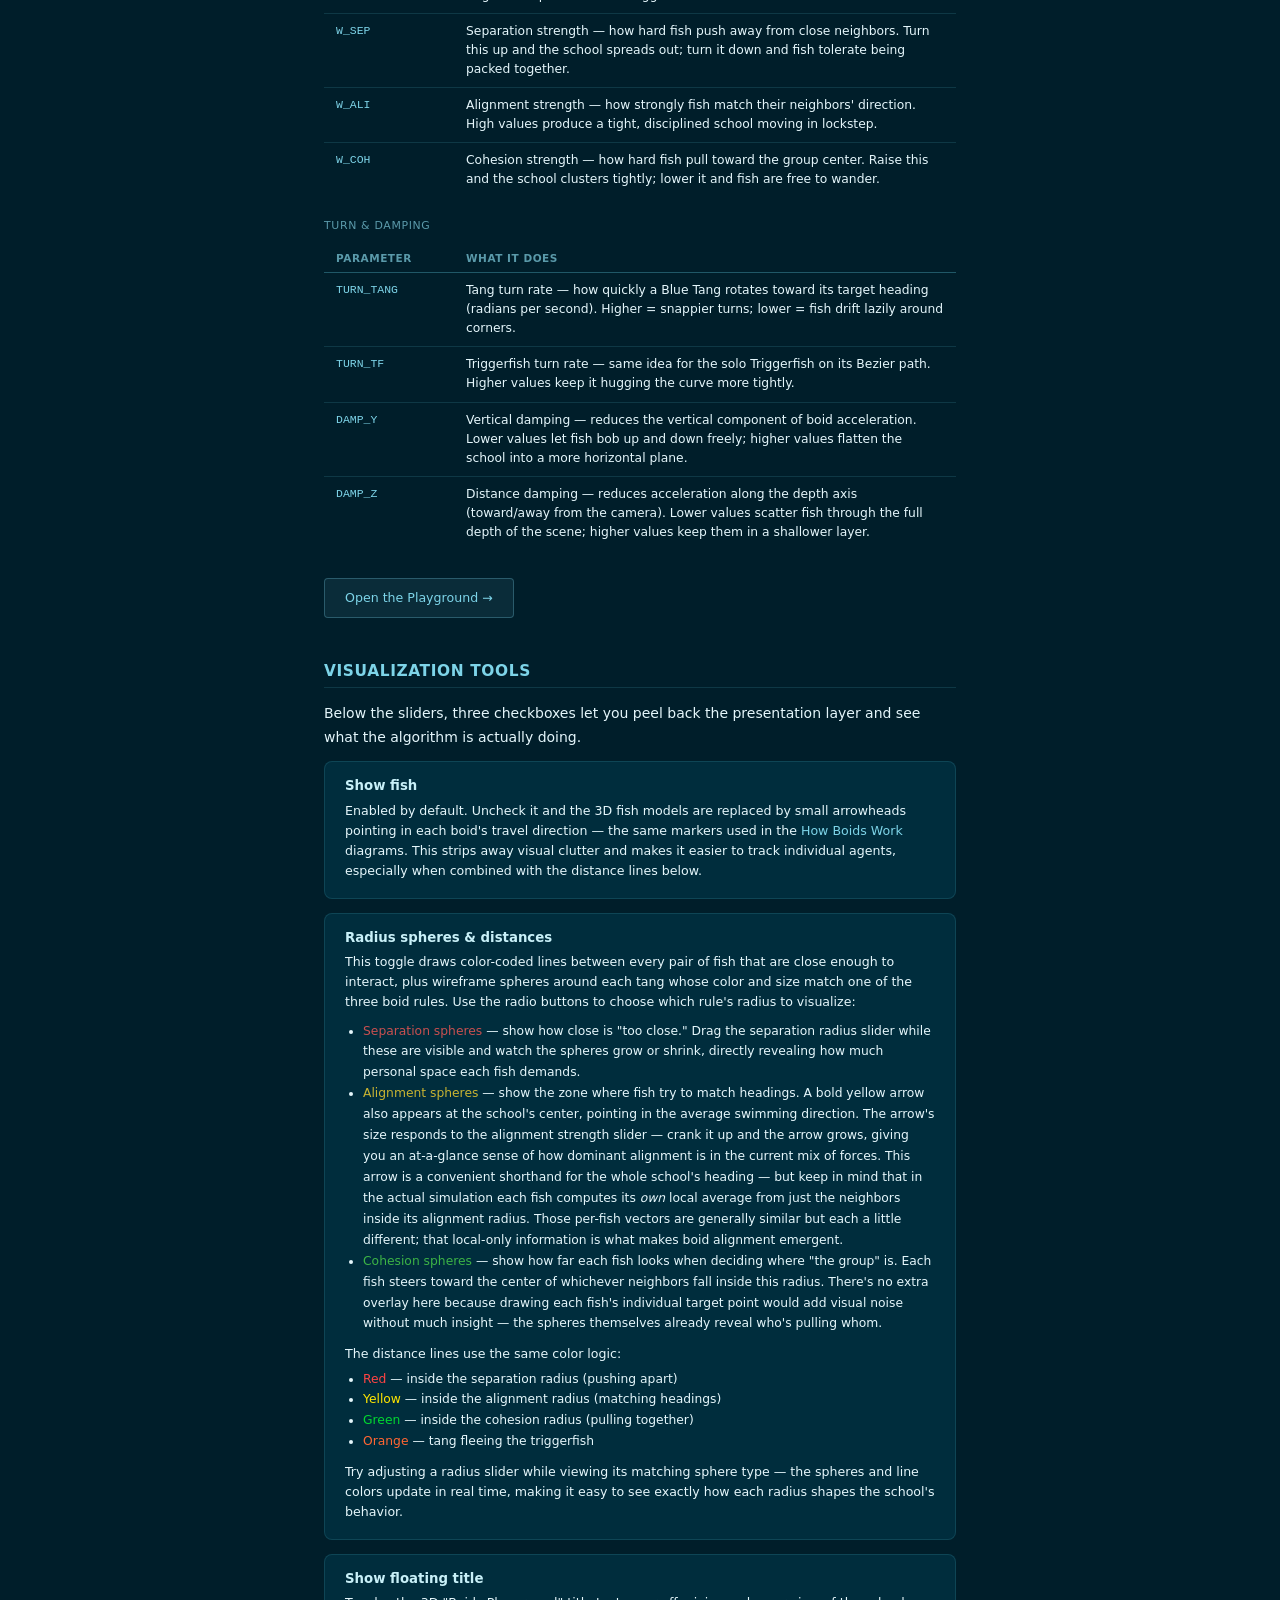
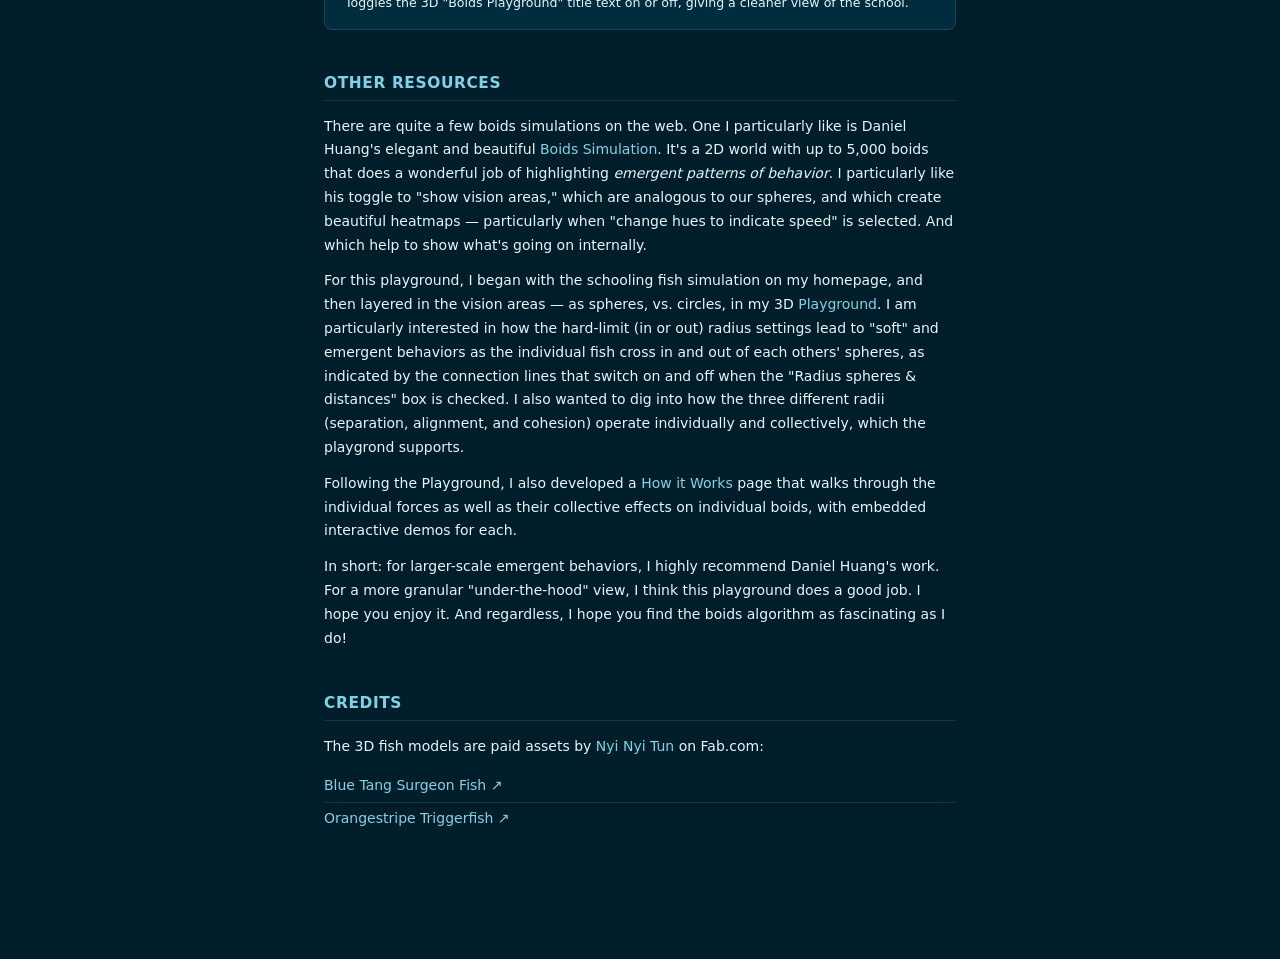
==== commit 57501536: "Restructure explain page intro; add contact link and about page updates Add "What You're Seeing" fra" ====
--- a/boids-about.html
+++ b/boids-about.html
@@ -395,12 +395,18 @@
     </p>
     <p>
       For this playground, I began with the schooling fish simulation on my homepage, and then
-      layered in the vision areas — as spheres, vs. circles, in my 3D world. I am particularly
+      layered in the vision areas — as spheres, vs. circles, in my 3D <a href="/index.html">Playground</a>. 
+      I am particularly
       interested in how the hard-limit (in or out) radius settings lead to "soft" and emergent
       behaviors as the individual fish cross in and out of each others' spheres, as indicated by
       the connection lines that switch on and off when the "Radius spheres &amp; distances" box
       is checked. I also wanted to dig into how the three different radii (separation, alignment,
-      and cohesion) operate individually and collectively.
+      and cohesion) operate individually and collectively, which the playgrond supports. 
+    </p>
+    <p>
+      Following the Playground, I also developed a <a href="boids-explain.html">How it Works</a> page 
+      that walks through the individual forces as well as their collective effects on individual boids, with embedded 
+      interactive demos for each. 
     </p>
     <p>
       In short: for larger-scale emergent behaviors, I highly recommend Daniel Huang's work.
